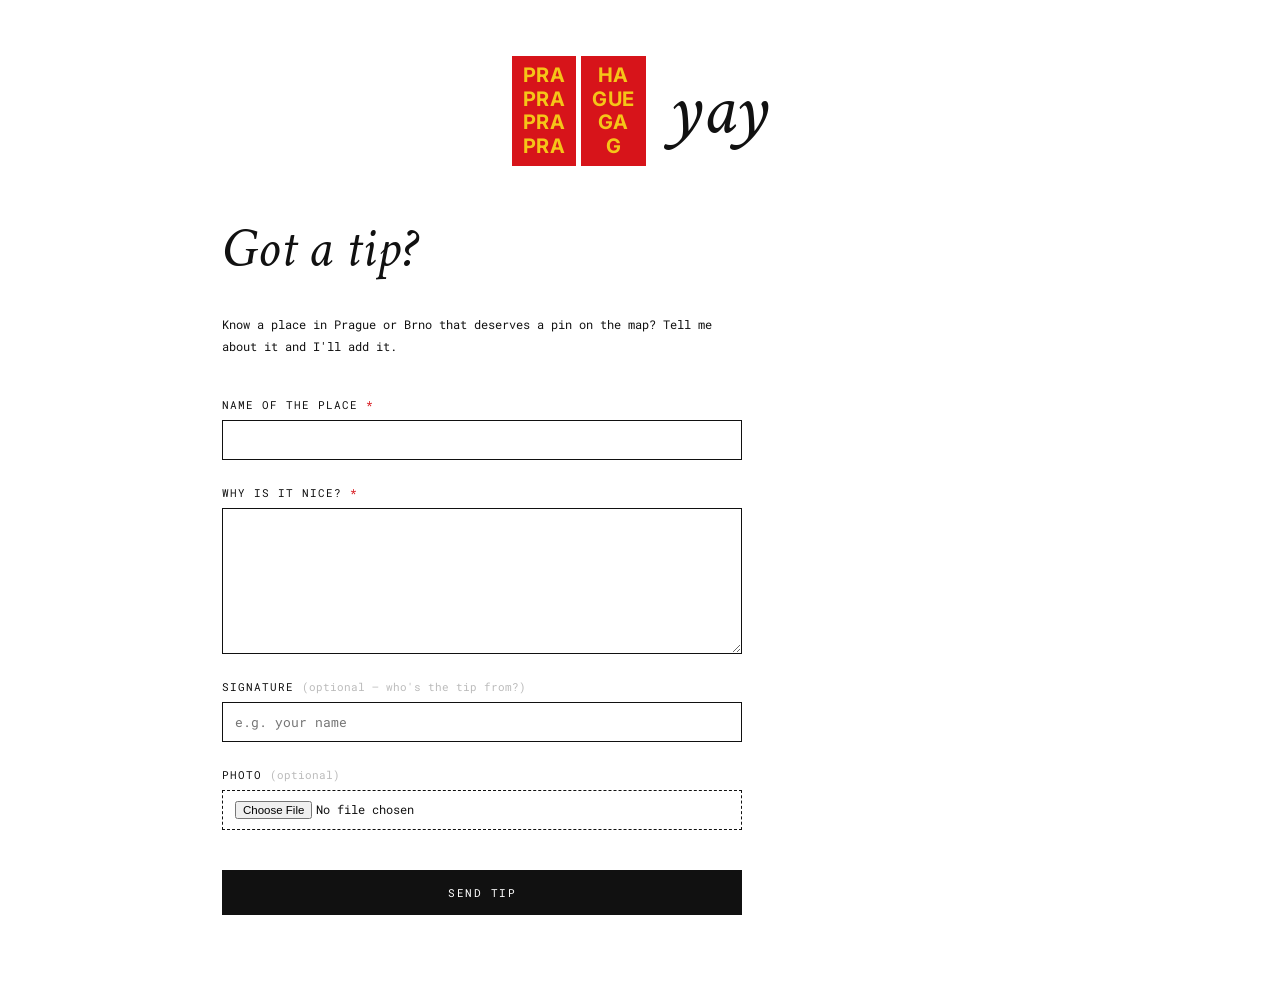
==== suggest.html @ 629575d6 "Add place-suggestion form page New standalone suggest.html (not in main nav) where visitors can subm" ====
<!DOCTYPE html>
<html lang="en">
<head>
  <meta charset="UTF-8">
  <meta name="viewport" content="width=device-width, initial-scale=1.0">
  <title>Suggest a Place — Prague Yay</title>
  <link rel="preconnect" href="https://fonts.googleapis.com">
  <link rel="preconnect" href="https://fonts.gstatic.com" crossorigin>
  <link href="https://fonts.googleapis.com/css2?family=Crimson+Text:ital@1&family=Inter:wght@300;400;700&family=Roboto+Mono&display=swap" rel="stylesheet">
  <link rel="stylesheet" href="style.css">
</head>
<body>
  <div class="container">
    <header>
      <a href="index.html#home" class="logo-link">
        <div class="logo">
          <div class="logo-mark">
            <div class="logo-panel">
              <span>PRA</span>
              <span>PRA</span>
              <span>PRA</span>
              <span>PRA</span>
            </div>
            <div class="logo-panel">
              <span>HA</span>
              <span>GUE</span>
              <span>GA</span>
              <span>G</span>
            </div>
          </div>
          <span class="logo-yay">yay</span>
        </div>
      </a>
    </header>

    <main>
      <div class="suggest-content">
        <h1 class="home-greeting">Got a tip?</h1>
        <p class="suggest-intro">Know a place in Prague or Brno that deserves a pin on the map? Tell me about it and I'll add it.</p>

        <form class="suggest-form" action="https://formspree.io/f/YOUR_FORM_ID" method="POST" enctype="multipart/form-data">
          <input type="hidden" name="_subject" value="New place suggestion — PragueYay!">

          <label class="suggest-label" for="place-name">Name of the place <span class="req">*</span></label>
          <input class="suggest-input" type="text" id="place-name" name="Name of the place" required>

          <label class="suggest-label" for="place-why">Why is it nice? <span class="req">*</span></label>
          <textarea class="suggest-input suggest-textarea" id="place-why" name="Why is it nice" rows="6" required></textarea>

          <label class="suggest-label" for="place-signature">Signature <span class="opt">(optional — who's the tip from?)</span></label>
          <input class="suggest-input" type="text" id="place-signature" name="Signature" placeholder="e.g. your name">

          <label class="suggest-label" for="place-photo">Photo <span class="opt">(optional)</span></label>
          <input class="suggest-input suggest-file" type="file" id="place-photo" name="Photo" accept="image/*">

          <button class="suggest-submit" type="submit">Send tip</button>
        </form>
      </div>
    </main>
  </div>
</body>
</html>
---- style.css ----
:root {
  --ink: #111;
  --bg:  #fff;
}

*, *::before, *::after {
  box-sizing: border-box;
  margin: 0;
  padding: 0;
}

body {
  font-family: 'Inter', -apple-system, BlinkMacSystemFont, sans-serif;
  background: var(--bg);
  color: var(--ink);
  -webkit-font-smoothing: antialiased;
  min-height: 100vh;
}

.container {
  max-width: 900px;
  margin: 0 auto;
  padding: 0 32px;
}

/* ─── Logo ───────────────────────────────────────── */

header {
  padding-top: 56px;
  text-align: center;
}

.logo {
  display: inline-flex;
  align-items: center;
  gap: 20px;
}

.logo-mark {
  display: flex;
  gap: 5px;
}

.logo-panel {
  background: #D7141A;
  padding: 8px 11px;
  display: flex;
  flex-direction: column;
}

.logo-panel span {
  display: block;
  color: #F5C518;
  font-family: 'Inter', sans-serif;
  font-weight: 700;
  font-size: 20px;
  line-height: 1.18;
  letter-spacing: 0.5px;
}

.logo-yay {
  font-family: 'Crimson Text', Georgia, serif;
  font-style: italic;
  font-size: 76px;
  line-height: 1;
  color: var(--ink);
}

/* ─── Logo link ──────────────────────────────────── */

.logo-link {
  display: inline-block;
  text-decoration: none;
  color: inherit;
}

/* ─── Homepage ───────────────────────────────────── */

.home-content {
  padding: 56px 0 80px;
  max-width: 600px;
  min-height: 60vh;
  display: flex;
  flex-direction: column;
}

.home-greeting {
  font-family: 'Crimson Text', Georgia, serif;
  font-style: italic;
  font-size: 56px;
  line-height: 1;
  color: var(--ink);
  margin-bottom: 36px;
  font-weight: 400;
}

.home-body {
  flex: 1;
  font-family: 'Roboto Mono', monospace;
  font-size: 12px;
  line-height: 1.9;
  color: var(--ink);
}

.home-body p {
  margin-bottom: 22px;
}

.home-body a {
  color: var(--ink);
  text-underline-offset: 3px;
}

.home-credit {
  font-family: 'Roboto Mono', monospace;
  font-size: 10.5px;
  color: #bbb;
  margin-top: 64px;
  letter-spacing: 0.03em;
}

/* ─── Navigation ─────────────────────────────────── */

nav {
  display: flex;
  justify-content: center;
  flex-wrap: wrap;
  margin-top: 40px;
  border-top: 1px solid #e8e8e8;
  border-bottom: 1px solid #e8e8e8;
}

.nav-link {
  display: inline-block;
  padding: 16px 14px;
  font-size: 0.68rem;
  letter-spacing: 1.8px;
  text-transform: uppercase;
  text-decoration: none;
  color: #aaa;
  position: relative;
  transition: color 0.15s ease;
}

.nav-link::after {
  content: '';
  position: absolute;
  bottom: -1px;
  left: 14px;
  right: 14px;
  height: 1px;
  background: var(--ink);
  transform: scaleX(0);
  transform-origin: center;
  transition: transform 0.2s ease;
}

.nav-link:hover              { color: var(--ink); }
.nav-link.active             { color: var(--ink); }
.nav-link.active::after,
.nav-link:hover::after       { transform: scaleX(1); }

/* ─── Gallery sections ───────────────────────────── */

.gallery-section {
  padding-top: 48px;
  padding-bottom: 64px;
}

.gallery-section.hidden {
  display: none;
}

/* ─── Gallery canvas ─────────────────────────────── */

.gallery-canvas {
  position: relative;
  width: 100%;
  height: 760px;
}

/* ─── Window cards ───────────────────────────────── */

.win {
  position: absolute;
  border: 1px solid var(--ink);
  background: var(--bg);
  user-select: none;
  transition: box-shadow 0.12s ease;
}

.win.dragging,
.win:hover {
  box-shadow: 4px 4px 0 var(--ink);
}

/* Title bar — drag handle */
.win-bar {
  display: flex;
  justify-content: space-between;
  align-items: center;
  padding: 5px 8px 5px 10px;
  border-bottom: 1px solid var(--ink);
  cursor: grab;
  font-family: 'Roboto Mono', monospace;
  font-size: 11px;
  letter-spacing: 0.06em;
  text-transform: uppercase;
}
.win-bar:active { cursor: grabbing; }

/* 3×3 grip dots */
.win-bar-dots {
  display: grid;
  grid-template-columns: repeat(3, 3px);
  gap: 2px;
  opacity: 0.35;
  flex-shrink: 0;
  margin-left: 10px;
}
.win-bar-dots span {
  width: 3px;
  height: 3px;
  background: var(--ink);
  border-radius: 50%;
}

.win-body {
  line-height: 0;
}

.win-body img {
  display: block;
  width: 100%;
  height: auto;
  pointer-events: none;
}

/* Placeholder shown before real images are added */
.win-placeholder {
  width: 100%;
  aspect-ratio: 3 / 2;
  background-color: #f4f4f4;
  background-image: repeating-linear-gradient(
    -45deg,
    transparent      0,
    transparent      10px,
    #e8e8e8          10px,
    #e8e8e8          11px
  );
}

/* ─── Hover bubble ───────────────────────────────── */

.win-bubble {
  position: fixed;
  z-index: 9999;
  pointer-events: none;

  width: 220px;
  white-space: normal;

  font-family: 'Roboto Mono', monospace;
  font-size: 12px;
  line-height: 1.55;
  letter-spacing: 0.02em;
  color: var(--ink);

  padding: 10px 13px;
  background: var(--bg);
  border: 2px solid var(--ink);
  box-shadow: 4px 4px 0 var(--ink);

  opacity: 0;
  transform: translateY(6px);
  transition: opacity 0.16s ease, transform 0.16s ease;
}

/* Pixel-art tail pointing upward */
.win-bubble::before {
  content: '';
  position: absolute;
  background: var(--ink);
  top: -8px;
  left: 18px;
  width: 2px;
  height: 8px;
}
.win-bubble::after {
  content: '';
  position: absolute;
  background: var(--ink);
  top: -8px;
  left: 14px;
  width: 6px;
  height: 2px;
}

.win-bubble.visible {
  opacity: 1;
  transform: translateY(0);
}

/* ─── Travel subgroups ───────────────────────────── */

.subgroup {
  margin-top: 52px;
}

.subgroup:first-child {
  margin-top: 0;
}

.subgroup-title {
  font-family: 'Roboto Mono', monospace;
  font-size: 10px;
  letter-spacing: 2.5px;
  text-transform: uppercase;
  color: #aaa;
  padding-bottom: 14px;
  border-bottom: 1px solid #e8e8e8;
  margin-bottom: 0;
  font-weight: 400;
}

/* ─── Info cards ─────────────────────────────────── */

.win-info {
  padding: 15px 14px;
  font-family: 'Roboto Mono', monospace;
  font-size: 11.5px;
  line-height: 1.75;
  color: var(--ink);
  min-height: 130px;
}

.win-info a {
  color: var(--ink);
  text-decoration: underline;
  text-underline-offset: 3px;
}

/* ─── Map ────────────────────────────────────────── */

.map-layout {
  display: flex;
  height: 640px;
  border: 1px solid var(--ink);
}

#map-leaflet {
  flex: 1;
  min-width: 0;
}

.leaflet-div-icon {
  background: none !important;
  border: none !important;
}

.map-pin {
  cursor: pointer;
  display: block;
  line-height: 0;
  transition: transform 0.15s ease, filter 0.15s ease;
  transform-origin: center bottom;
}

.map-sidebar {
  width: 260px;
  flex-shrink: 0;
  border-left: 1px solid var(--ink);
  display: flex;
  flex-direction: column;
  overflow: hidden;
  font-family: 'Roboto Mono', monospace;
  position: relative;
}

.map-sidebar-empty {
  flex: 1;
  display: flex;
  align-items: center;
  justify-content: center;
  font-size: 11px;
  color: #bbb;
  letter-spacing: 1px;
  text-align: center;
  padding: 20px;
}

.map-sidebar-content {
  display: flex;
  flex-direction: column;
  height: 100%;
  overflow-y: auto;
}

.map-sidebar-img {
  width: 100%;
  height: 180px;
  object-fit: cover;
  display: block;
  flex-shrink: 0;
  border-bottom: 1px solid var(--ink);
}

.map-sidebar-no-img {
  width: 100%;
  height: 120px;
  border-bottom: 1px solid var(--ink);
  flex-shrink: 0;
  display: flex;
  align-items: center;
  justify-content: center;
}

.map-sidebar-body {
  padding: 16px 16px 24px;
  overflow-y: auto;
}

.map-sidebar-back {
  position: absolute;
  bottom: 14px;
  right: 14px;
  background: none;
  border: none;
  padding: 4px;
  font-family: 'Roboto Mono', monospace;
  font-size: 18px;
  line-height: 1;
  color: #ccc;
  cursor: pointer;
  transition: color 0.15s ease;
  z-index: 10;
}

.map-sidebar-back:hover {
  color: var(--ink);
}

.map-sidebar-cat {
  font-size: 9px;
  letter-spacing: 2.5px;
  text-transform: uppercase;
  margin-bottom: 8px;
}

.map-sidebar-name {
  font-size: 13px;
  font-weight: 700;
  line-height: 1.35;
  color: var(--ink);
  margin-bottom: 10px;
}

.map-sidebar-desc {
  font-size: 11px;
  line-height: 1.75;
  color: #555;
  margin-bottom: 10px;
}

.map-sidebar-address {
  font-size: 10px;
  color: #aaa;
  margin-bottom: 16px;
}

.map-sidebar-links {
  display: flex;
  flex-direction: column;
  gap: 6px;
}

.map-sidebar-gmaps {
  display: block;
  font-size: 11px;
  color: var(--ink);
  text-decoration: underline;
  text-underline-offset: 3px;
}

/* ─── Map legend ─────────────────────────────────────── */

.map-legend {
  display: flex;
  gap: 24px;
  margin-bottom: 14px;
  font-family: 'Roboto Mono', monospace;
  font-size: 10px;
  letter-spacing: 1.5px;
  text-transform: uppercase;
  color: var(--ink);
}

.map-legend-item {
  display: flex;
  align-items: center;
  gap: 7px;
}

.map-legend-dot {
  width: 8px;
  height: 8px;
  border-radius: 50%;
  flex-shrink: 0;
}

/* ─── Map overview list ──────────────────────────────── */

.map-ov-list {
  padding: 8px 0;
}

.map-ov-item {
  display: flex;
  align-items: flex-start;
  gap: 10px;
  padding: 10px 16px;
  cursor: pointer;
  transition: background 0.1s;
}

.map-ov-item:hover {
  background: #f5f5f5;
}

.map-ov-dot {
  width: 8px;
  height: 8px;
  border-radius: 50%;
  flex-shrink: 0;
  margin-top: 3px;
}

.map-ov-name {
  font-size: 11px;
  font-weight: 700;
  font-family: 'Roboto Mono', monospace;
  color: var(--ink);
  line-height: 1.4;
}

.map-ov-addr {
  font-size: 9.5px;
  color: #aaa;
  font-family: 'Roboto Mono', monospace;
  margin-top: 2px;
}

.map-note {
  font-family: 'Roboto Mono', monospace;
  font-size: 10px;
  color: #bbb;
  margin-top: 10px;
  letter-spacing: 0.03em;
}

.map-note a {
  color: #bbb;
  text-underline-offset: 3px;
}

/* ─── Prague Food & Drink banner ────────────────── */

.food-banner {
  border: 1px solid var(--ink);
  padding: 18px 24px;
  margin-bottom: 32px;
  font-family: 'Roboto Mono', monospace;
  font-size: 11.5px;
  line-height: 1.75;
  color: var(--ink);
  text-align: center;
  background: var(--bg);
  box-shadow: 4px 4px 0 var(--ink);
}

.food-banner a {
  color: var(--ink);
  text-decoration: underline;
  text-underline-offset: 3px;
}

/* ─── Suggest a place form ───────────────────────── */

.suggest-content {
  padding: 56px 0 80px;
  max-width: 520px;
}

.suggest-intro {
  font-family: 'Roboto Mono', monospace;
  font-size: 12px;
  line-height: 1.8;
  color: var(--ink);
  margin-bottom: 40px;
}

.suggest-form {
  display: flex;
  flex-direction: column;
}

.suggest-label {
  font-family: 'Roboto Mono', monospace;
  font-size: 10.5px;
  letter-spacing: 1px;
  text-transform: uppercase;
  color: var(--ink);
  margin-bottom: 8px;
  margin-top: 26px;
}

.suggest-label:first-of-type {
  margin-top: 0;
}

.suggest-label .req {
  color: #D7141A;
}

.suggest-label .opt {
  text-transform: none;
  letter-spacing: 0;
  color: #bbb;
  font-size: 10.5px;
}

.suggest-input {
  font-family: 'Roboto Mono', monospace;
  font-size: 13px;
  color: var(--ink);
  background: var(--bg);
  border: 1px solid var(--ink);
  padding: 10px 12px;
  width: 100%;
}

.suggest-input:focus {
  outline: none;
  box-shadow: 3px 3px 0 var(--ink);
}

.suggest-textarea {
  resize: vertical;
  line-height: 1.6;
}

.suggest-file {
  border: 1px dashed var(--ink);
  padding: 10px 12px;
  font-size: 11.5px;
}

.suggest-submit {
  font-family: 'Roboto Mono', monospace;
  font-size: 11px;
  letter-spacing: 1.5px;
  text-transform: uppercase;
  color: var(--bg);
  background: var(--ink);
  border: 1px solid var(--ink);
  padding: 14px 24px;
  margin-top: 40px;
  cursor: pointer;
  transition: box-shadow 0.12s ease, transform 0.12s ease;
}

.suggest-submit:hover {
  box-shadow: 4px 4px 0 #D7141A;
  transform: translate(-2px, -2px);
}

/* ─── Responsive ─────────────────────────────────── */

@media (max-width: 680px) {
  .logo-panel span { font-size: 15px; }
  .logo-yay        { font-size: 54px; }

  .gallery-canvas  { height: 900px; }

  .nav-link {
    padding: 12px 9px;
    font-size: 0.62rem;
    letter-spacing: 1.2px;
  }

  .container   { padding: 0 20px; }
  header       { padding-top: 40px; }
}
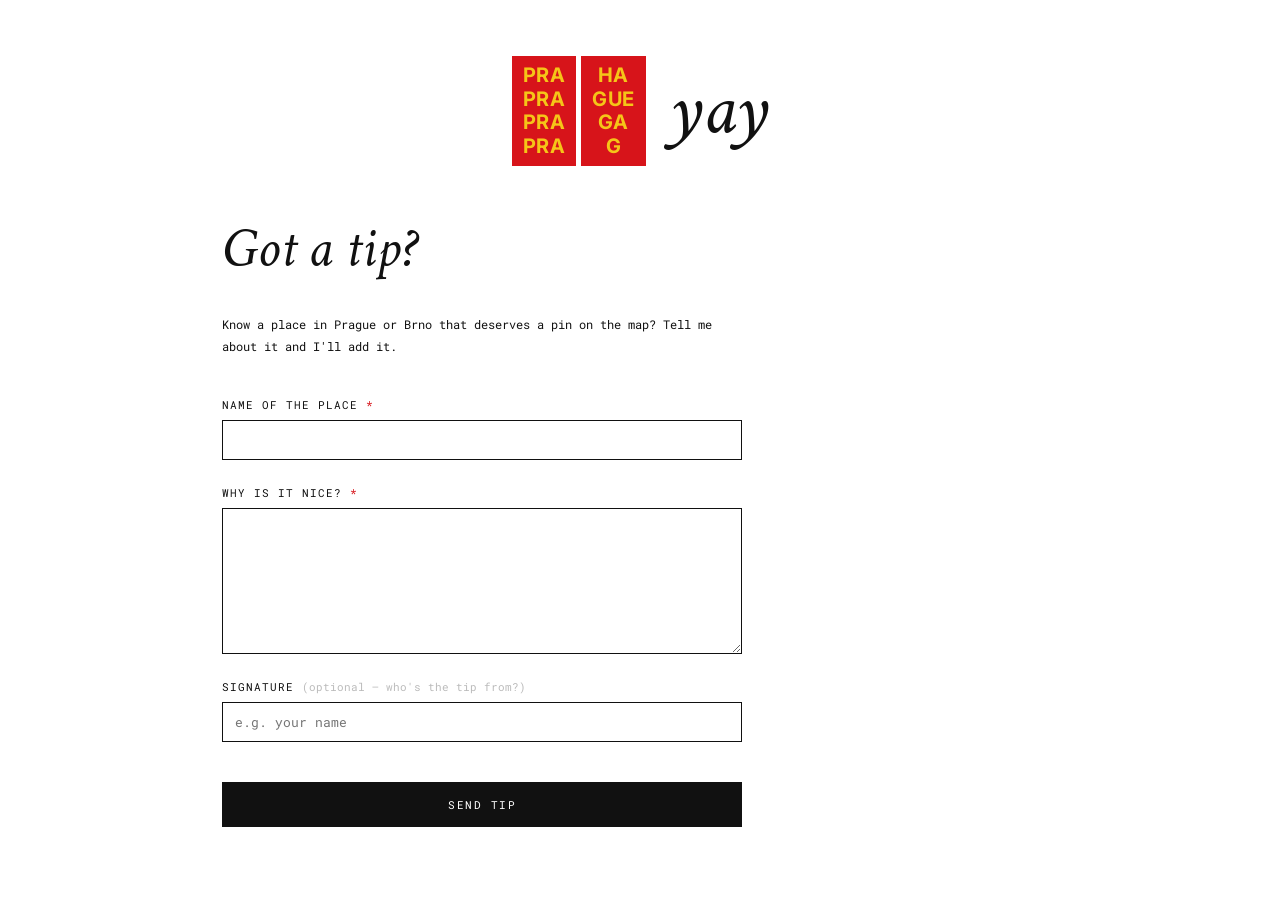
==== commit 4517aceb: "Remove photo upload from suggest form Formspree's free tier doesn't include file upload storage, so " ====
--- a/suggest.html
+++ b/suggest.html
@@ -38,7 +38,7 @@
         <h1 class="home-greeting">Got a tip?</h1>
         <p class="suggest-intro">Know a place in Prague or Brno that deserves a pin on the map? Tell me about it and I'll add it.</p>
 
-        <form class="suggest-form" action="https://formspree.io/f/YOUR_FORM_ID" method="POST" enctype="multipart/form-data">
+        <form class="suggest-form" action="https://formspree.io/f/mzdnyrpb" method="POST">
           <input type="hidden" name="_subject" value="New place suggestion — PragueYay!">
 
           <label class="suggest-label" for="place-name">Name of the place <span class="req">*</span></label>
@@ -50,9 +50,6 @@
           <label class="suggest-label" for="place-signature">Signature <span class="opt">(optional — who's the tip from?)</span></label>
           <input class="suggest-input" type="text" id="place-signature" name="Signature" placeholder="e.g. your name">
 
-          <label class="suggest-label" for="place-photo">Photo <span class="opt">(optional)</span></label>
-          <input class="suggest-input suggest-file" type="file" id="place-photo" name="Photo" accept="image/*">
-
           <button class="suggest-submit" type="submit">Send tip</button>
         </form>
       </div>
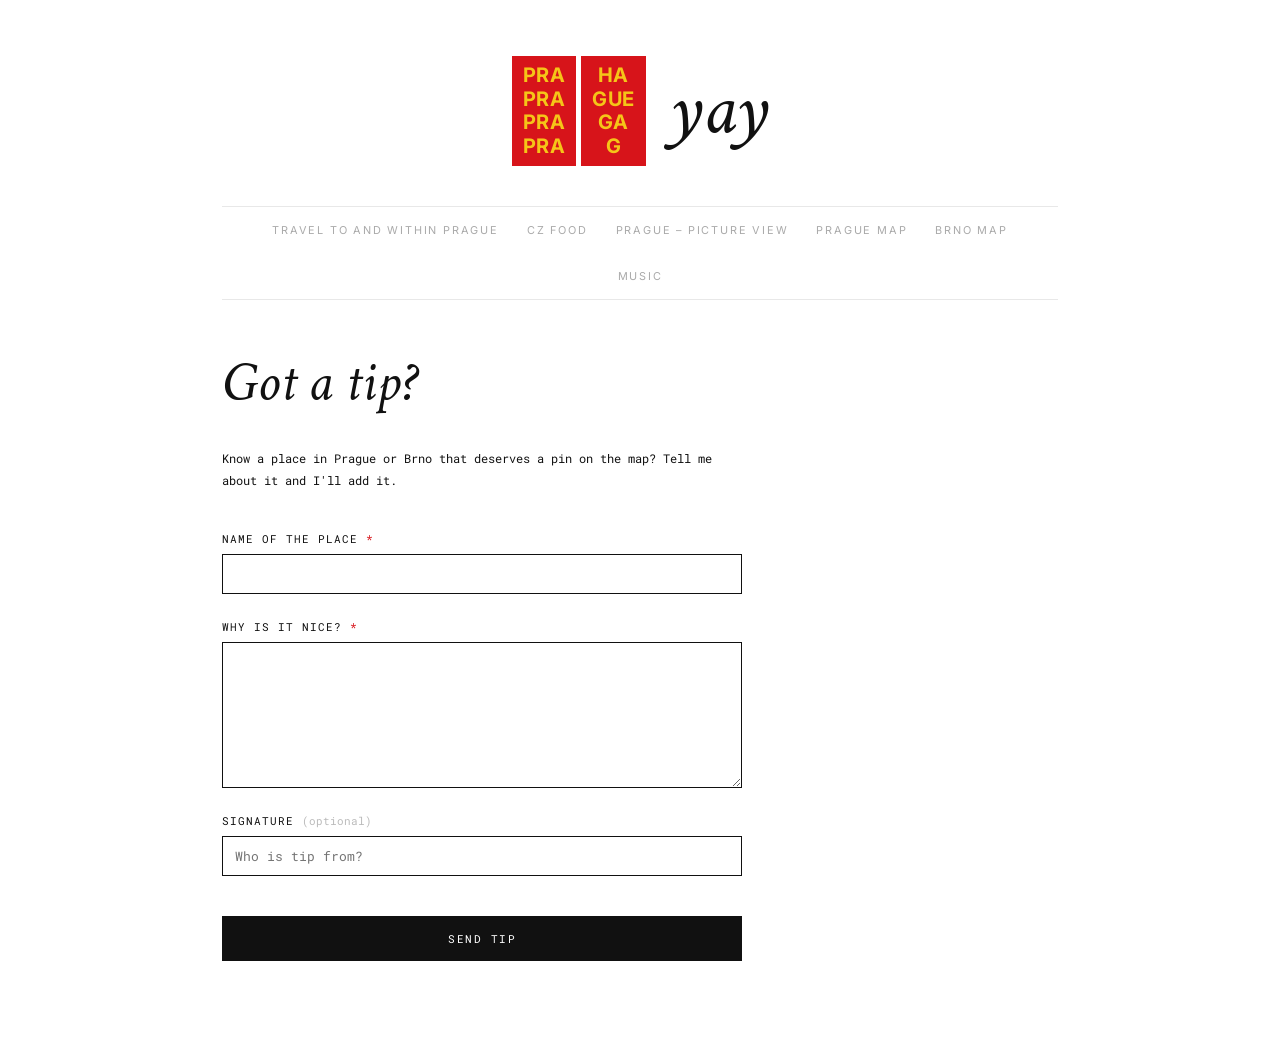
==== commit f3c9b88a: "Add nav menu to suggest page; simplify signature field - suggest.html now shows the same nav as ever" ====
--- a/suggest.html
+++ b/suggest.html
@@ -31,6 +31,15 @@
           <span class="logo-yay">yay</span>
         </div>
       </a>
+
+      <nav>
+        <a href="index.html#travel"      class="nav-link">Travel to and within Prague</a>
+        <a href="index.html#cz-food"     class="nav-link">CZ Food</a>
+        <a href="index.html#prague-food" class="nav-link">Prague – Picture View</a>
+        <a href="index.html#map"         class="nav-link">Prague Map</a>
+        <a href="index.html#brno"        class="nav-link">Brno Map</a>
+        <a href="index.html#music"       class="nav-link">Music</a>
+      </nav>
     </header>
 
     <main>
@@ -47,8 +56,8 @@
           <label class="suggest-label" for="place-why">Why is it nice? <span class="req">*</span></label>
           <textarea class="suggest-input suggest-textarea" id="place-why" name="Why is it nice" rows="6" required></textarea>
 
-          <label class="suggest-label" for="place-signature">Signature <span class="opt">(optional — who's the tip from?)</span></label>
-          <input class="suggest-input" type="text" id="place-signature" name="Signature" placeholder="e.g. your name">
+          <label class="suggest-label" for="place-signature">Signature <span class="opt">(optional)</span></label>
+          <input class="suggest-input" type="text" id="place-signature" name="Signature" placeholder="Who is tip from?">
 
           <button class="suggest-submit" type="submit">Send tip</button>
         </form>
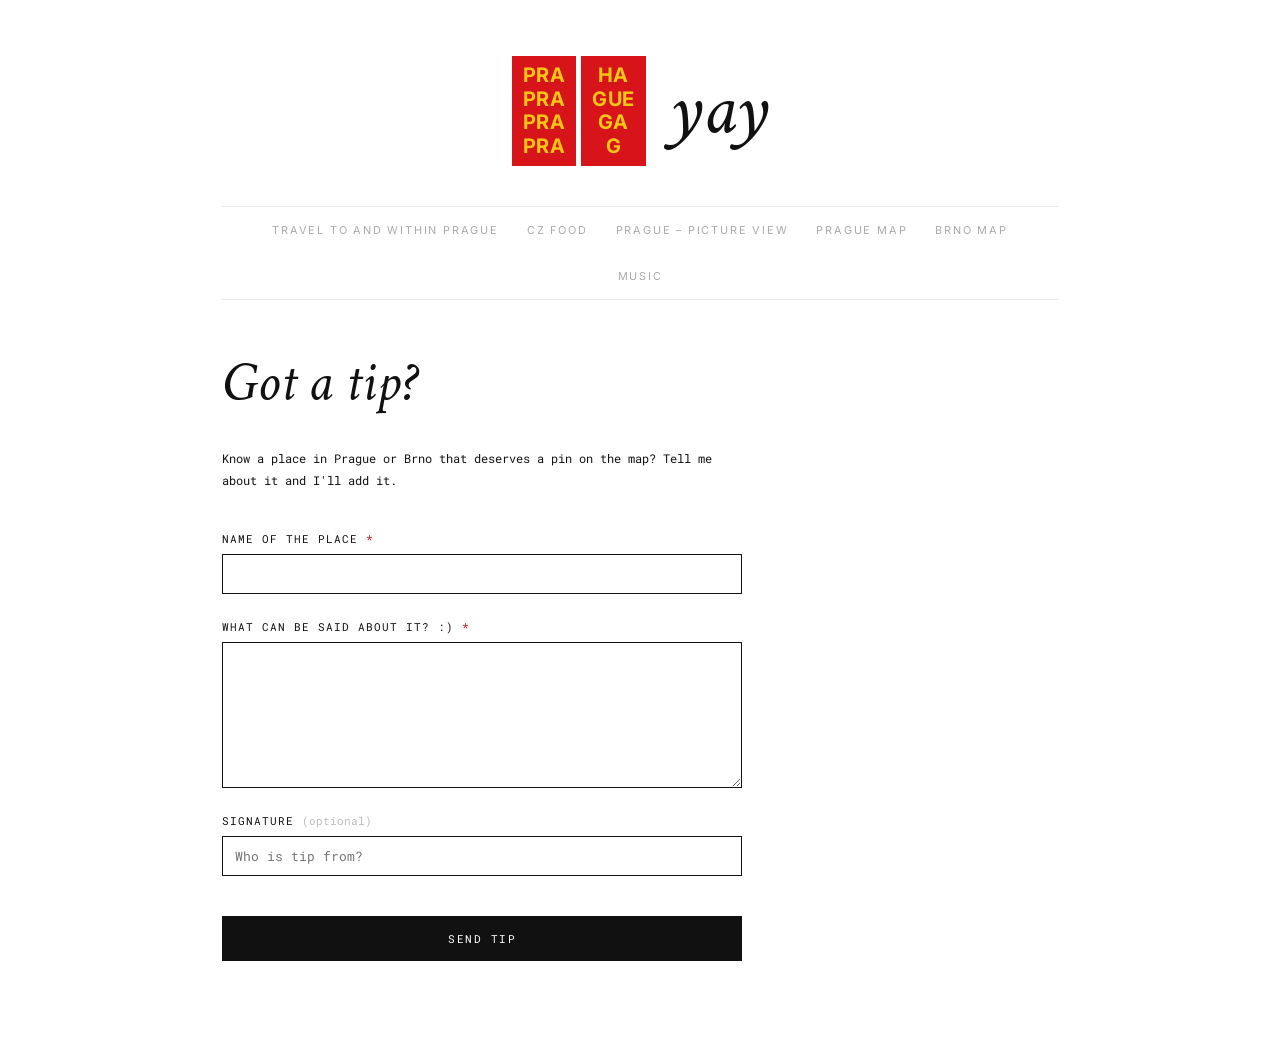
==== commit 35edf046: "Update suggest form label wording Co-Authored-By: Claude Sonnet 4.6 <noreply@anthropic.com>" ====
--- a/suggest.html
+++ b/suggest.html
@@ -53,7 +53,7 @@
           <label class="suggest-label" for="place-name">Name of the place <span class="req">*</span></label>
           <input class="suggest-input" type="text" id="place-name" name="Name of the place" required>
 
-          <label class="suggest-label" for="place-why">Why is it nice? <span class="req">*</span></label>
+          <label class="suggest-label" for="place-why">What can be said about it? :) <span class="req">*</span></label>
           <textarea class="suggest-input suggest-textarea" id="place-why" name="Why is it nice" rows="6" required></textarea>
 
           <label class="suggest-label" for="place-signature">Signature <span class="opt">(optional)</span></label>
